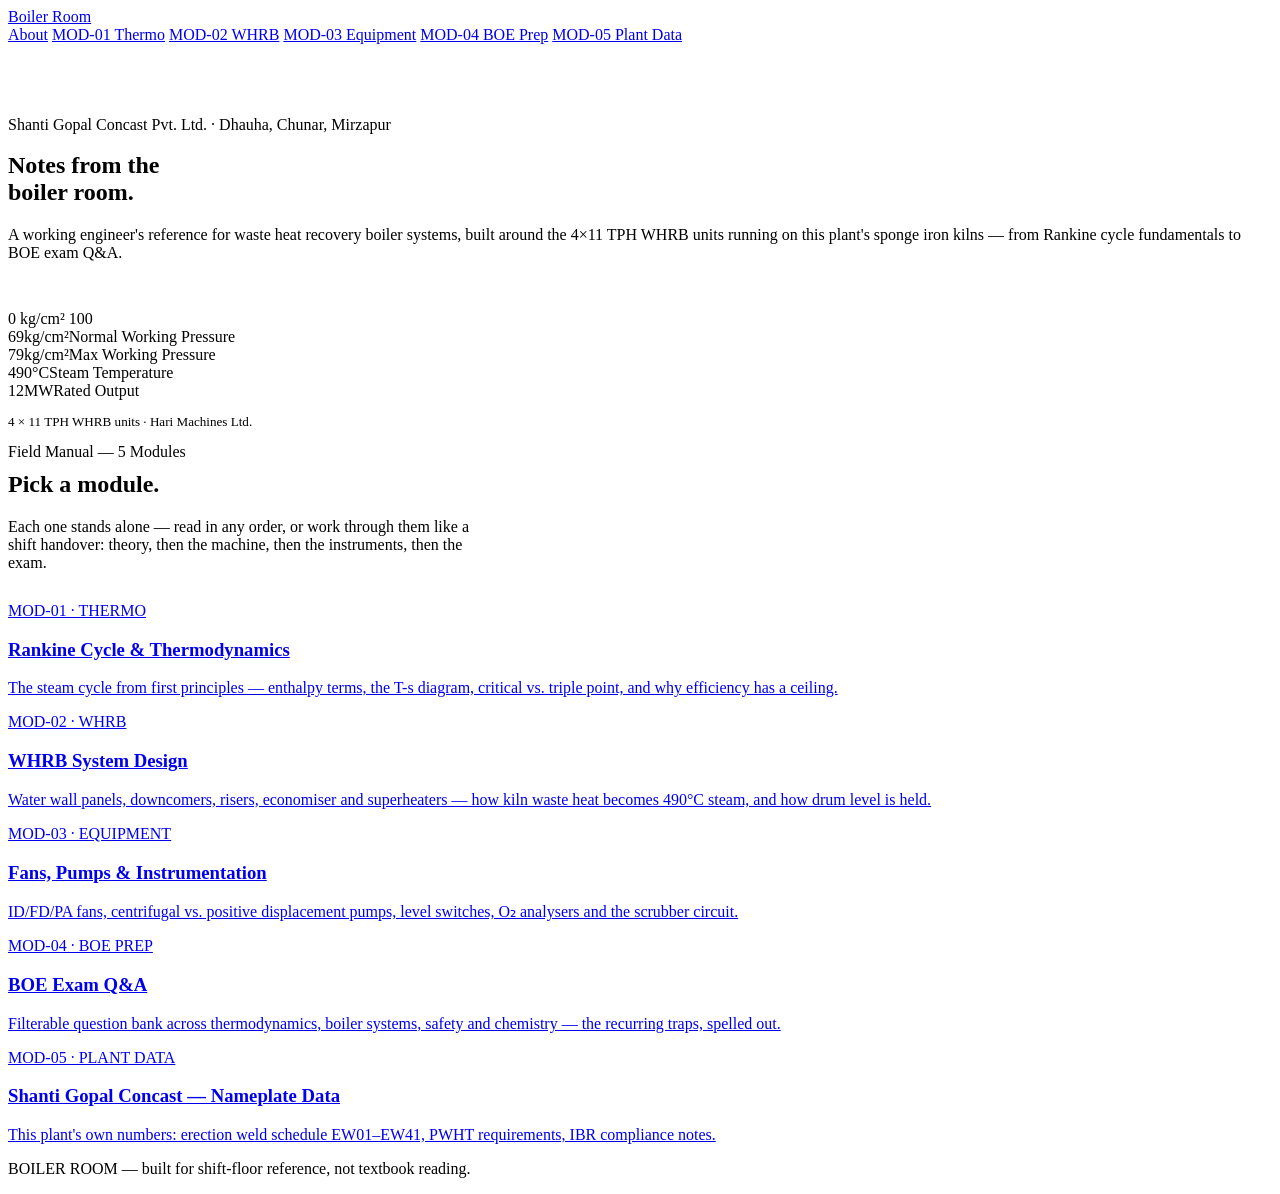
==== index.html @ d2bb4ce3 "Add files via upload" ====
<!DOCTYPE html>
<html lang="en">
<head>
<meta charset="UTF-8">
<meta name="viewport" content="width=device-width, initial-scale=1.0">
<title>Boiler Room — WHRB &amp; Power Plant Notes</title>
<meta name="description" content="A field engineer's reference on Rankine cycle thermodynamics, WHRB boiler systems, plant equipment and BOE exam preparation.">
<link rel="preconnect" href="https://fonts.googleapis.com">
<link href="https://fonts.googleapis.com/css2?family=Oswald:wght@500;600;700&family=Inter:wght@400;500;600&family=IBM+Plex+Mono:wght@400;500;600&display=swap" rel="stylesheet">
<link rel="stylesheet" href="assets/style.css">
</head>
<body>

<header class="topbar">
  <a href="index.html" class="brand"><span class="dial"></span> Boiler Room</a>
  <nav class="navlinks">
    <a href="about.html">About</a>
    <a href="mod-01-thermodynamics.html">MOD-01 Thermo</a>
    <a href="mod-02-whrb.html">MOD-02 WHRB</a>
    <a href="mod-03-equipment.html">MOD-03 Equipment</a>
    <a href="mod-04-exam-prep.html">MOD-04 BOE Prep</a>
    <a href="mod-05-plant-data.html">MOD-05 Plant Data</a>
  </nav>
</header>

<section class="section texture" style="padding-top:72px;">
  <span class="modtag">Shanti Gopal Concast Pvt. Ltd. · Dhauha, Chunar, Mirzapur</span>
  <h1 style="margin-top:18px;">Notes from the<br>boiler room.</h1>
  <p class="lede" style="margin-top:18px;">
    A working engineer's reference for waste heat recovery boiler systems, built around the
    4×11&nbsp;TPH WHRB units running on this plant's sponge iron kilns — from Rankine cycle
    fundamentals to BOE exam Q&amp;A.
  </p>

  <div class="gauge-wrap" style="margin-top:48px;">
    <div class="gauge-face"></div>
    <div class="gauge-needle" data-angle="34.2" style="transform:rotate(-140deg);"></div>
    <div class="gauge-hub"></div>
    <span class="gauge-lbl left">0</span>
    <span class="gauge-lbl top">kg/cm²</span>
    <span class="gauge-lbl right">100</span>
  </div>

  <div class="readout-grid">
    <div class="readout"><div><span class="val">69</span><span class="unit">kg/cm²</span><span class="lbl">Normal Working Pressure</span></div></div>
    <div class="readout"><div><span class="val">79</span><span class="unit">kg/cm²</span><span class="lbl">Max Working Pressure</span></div></div>
    <div class="readout"><div><span class="val">490</span><span class="unit">°C</span><span class="lbl">Steam Temperature</span></div></div>
    <div class="readout"><div><span class="val">12</span><span class="unit">MW</span><span class="lbl">Rated Output</span></div></div>
  </div>
  <p style="margin-top:14px;font-size:0.82rem;" class="mono">4 × 11 TPH WHRB units · Hari Machines Ltd.</p>
</section>

<section class="section">
  <span class="kicker">Field Manual — 5 Modules</span>
  <h2 style="margin-top:10px;">Pick a module.</h2>
  <p style="margin-top:8px;max-width:60ch;">Each one stands alone — read in any order, or work through them like a shift handover: theory, then the machine, then the instruments, then the exam.</p>

  <div class="plate-grid" style="margin-top:30px;">

    <a class="modcard" href="mod-01-thermodynamics.html">
      <span class="modcode">MOD-01 · THERMO</span>
      <h3>Rankine Cycle &amp; Thermodynamics</h3>
      <p>The steam cycle from first principles — enthalpy terms, the T-s diagram, critical vs. triple point, and why efficiency has a ceiling.</p>
    </a>

    <a class="modcard" href="mod-02-whrb.html">
      <span class="modcode">MOD-02 · WHRB</span>
      <h3>WHRB System Design</h3>
      <p>Water wall panels, downcomers, risers, economiser and superheaters — how kiln waste heat becomes 490°C steam, and how drum level is held.</p>
    </a>

    <a class="modcard" href="mod-03-equipment.html">
      <span class="modcode">MOD-03 · EQUIPMENT</span>
      <h3>Fans, Pumps &amp; Instrumentation</h3>
      <p>ID/FD/PA fans, centrifugal vs. positive displacement pumps, level switches, O₂ analysers and the scrubber circuit.</p>
    </a>

    <a class="modcard" href="mod-04-exam-prep.html">
      <span class="modcode">MOD-04 · BOE PREP</span>
      <h3>BOE Exam Q&amp;A</h3>
      <p>Filterable question bank across thermodynamics, boiler systems, safety and chemistry — the recurring traps, spelled out.</p>
    </a>

    <a class="modcard" href="mod-05-plant-data.html">
      <span class="modcode">MOD-05 · PLANT DATA</span>
      <h3>Shanti Gopal Concast — Nameplate Data</h3>
      <p>This plant's own numbers: erection weld schedule EW01–EW41, PWHT requirements, IBR compliance notes.</p>
    </a>

  </div>
</section>

<footer class="texture">
  <p>BOILER ROOM — built for shift-floor reference, not textbook reading.</p>
</footer>

<script src="assets/script.js"></script>
</body>
</html>
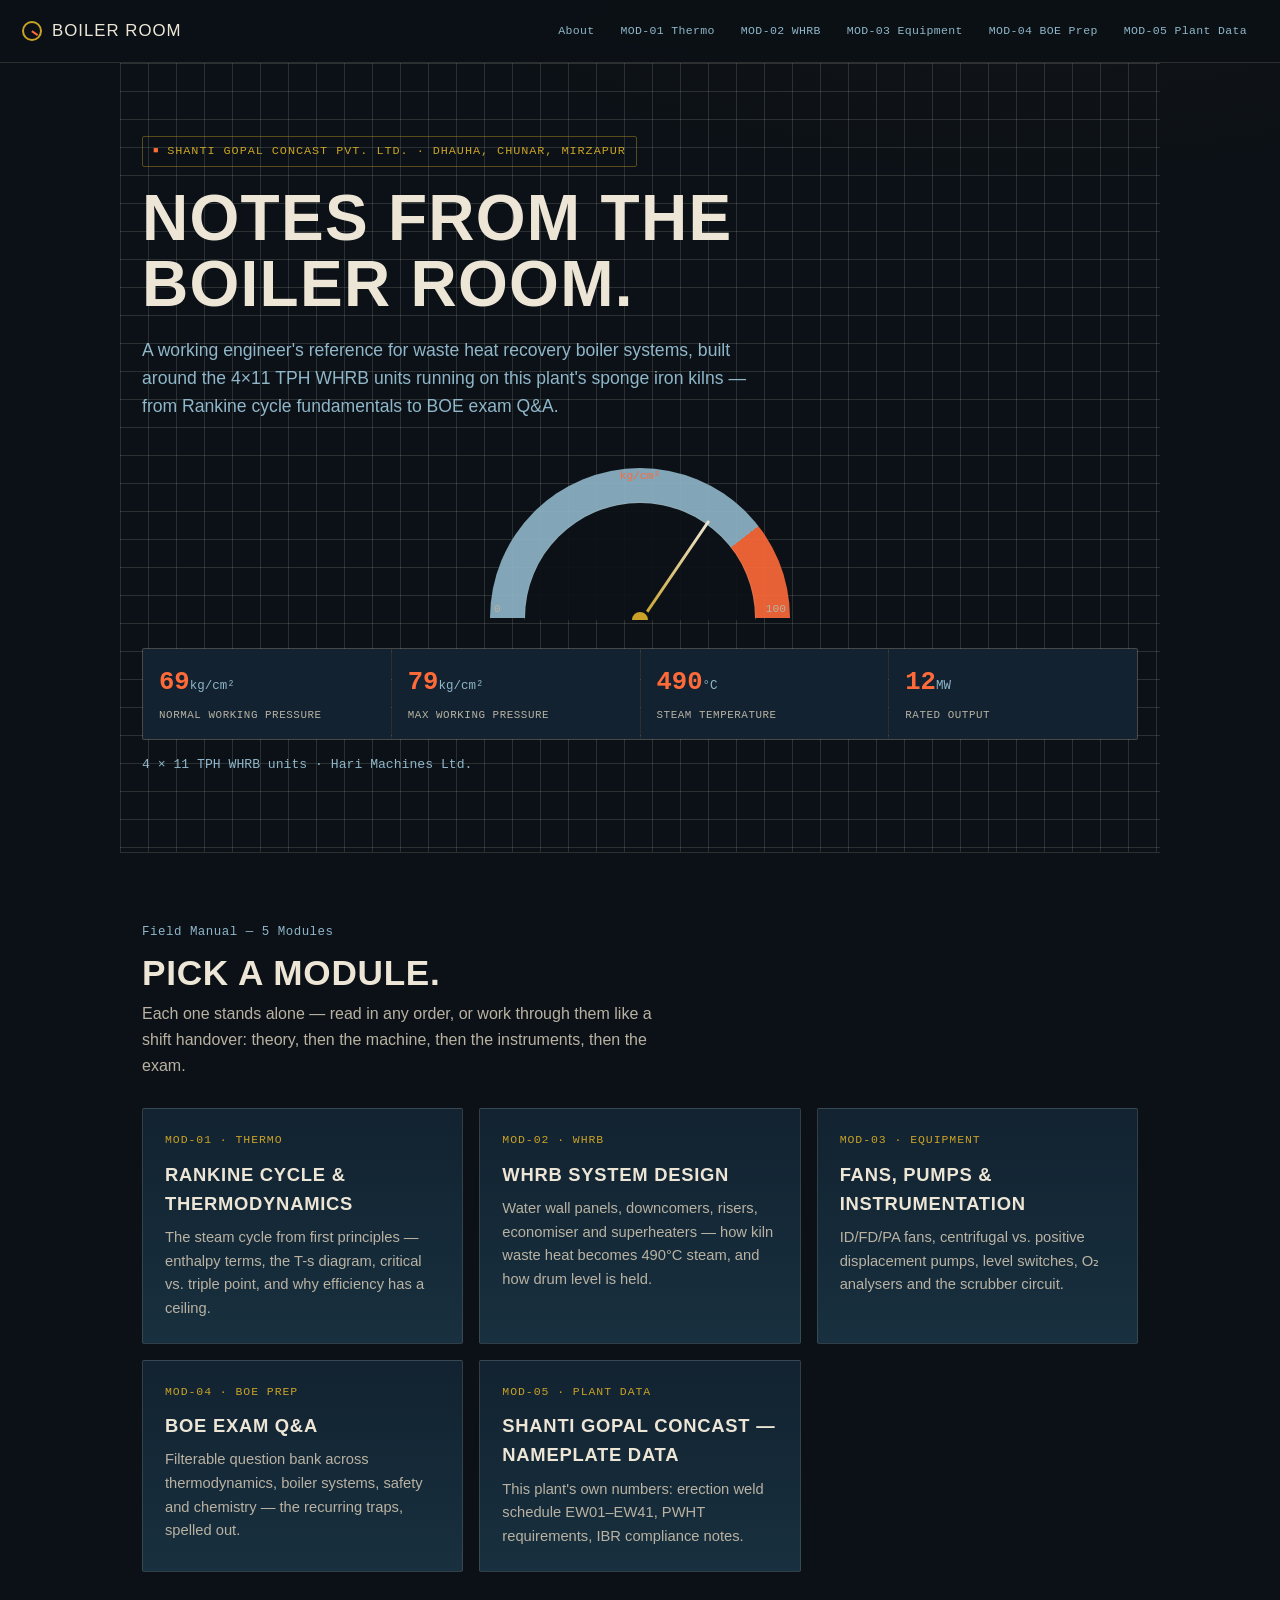
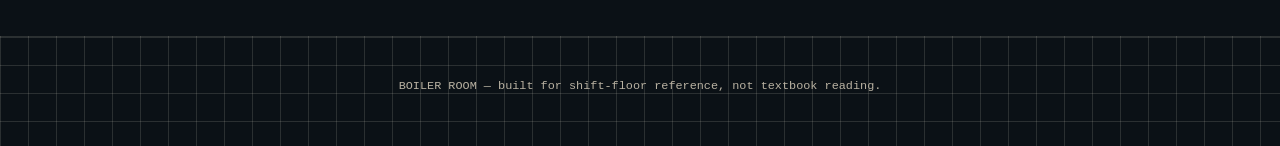
==== commit 91f0d942: "Add files via upload" ====
--- a/index.html
+++ b/index.html
@@ -7,7 +7,7 @@
 <meta name="description" content="A field engineer's reference on Rankine cycle thermodynamics, WHRB boiler systems, plant equipment and BOE exam preparation.">
 <link rel="preconnect" href="https://fonts.googleapis.com">
 <link href="https://fonts.googleapis.com/css2?family=Oswald:wght@500;600;700&family=Inter:wght@400;500;600&family=IBM+Plex+Mono:wght@400;500;600&display=swap" rel="stylesheet">
-<link rel="stylesheet" href="assets/style.css">
+<link rel="stylesheet" href="style.css">
 </head>
 <body>
 
@@ -94,6 +94,6 @@
   <p>BOILER ROOM — built for shift-floor reference, not textbook reading.</p>
 </footer>
 
-<script src="assets/script.js"></script>
+<script src="script.js"></script>
 </body>
 </html>
--- a/style.css
+++ b/style.css
@@ -0,0 +1,354 @@
+/* ============================================================
+   BOILER ROOM — design system
+   Palette: boiler-room dark + brass gauge + ember heat
+   ============================================================ */
+
+:root{
+  --ink: #0B1116;
+  --plate: #122230;
+  --plate-2: #18303f;
+  --paper: #EDE6D6;
+  --paper-dim: #B9B2A2;
+  --ember: #FF6A39;
+  --ember-dim: #B8431A;
+  --brass: #C9A227;
+  --steam: #8FB6C9;
+  --line: rgba(237,230,214,0.14);
+  --radius: 2px;
+  --display: 'Oswald', sans-serif;
+  --body: 'Inter', sans-serif;
+  --mono: 'IBM Plex Mono', monospace;
+}
+
+*{box-sizing:border-box;}
+html{scroll-behavior:smooth;}
+
+body{
+  margin:0;
+  background:
+    radial-gradient(1200px 600px at 80% -10%, rgba(255,106,57,0.06), transparent 60%),
+    var(--ink);
+  color:var(--paper);
+  font-family:var(--body);
+  line-height:1.6;
+  -webkit-font-smoothing:antialiased;
+}
+
+::selection{ background:var(--ember); color:var(--ink); }
+
+a{ color:inherit; }
+
+/* riveted/grid texture used behind hero + footer */
+.texture{
+  background-image:
+    linear-gradient(var(--line) 1px, transparent 1px),
+    linear-gradient(90deg, var(--line) 1px, transparent 1px);
+  background-size: 28px 28px;
+}
+
+/* ---------------- top bar ---------------- */
+.topbar{
+  position:sticky; top:0; z-index:50;
+  display:flex; align-items:center; justify-content:space-between;
+  padding:14px 22px;
+  background:rgba(11,17,22,0.86);
+  backdrop-filter:blur(8px);
+  border-bottom:1px solid var(--line);
+}
+.brand{
+  display:flex; align-items:center; gap:10px;
+  font-family:var(--display);
+  letter-spacing:0.06em;
+  text-decoration:none;
+  font-size:1.05rem;
+  text-transform:uppercase;
+  color:var(--paper);
+}
+.brand .dial{
+  width:20px;height:20px;border-radius:50%;
+  border:2px solid var(--brass);
+  position:relative; flex:none;
+}
+.brand .dial::after{
+  content:''; position:absolute; left:50%; top:50%;
+  width:7px; height:1.6px; background:var(--ember);
+  transform-origin:left center;
+  transform:translate(0,-50%) rotate(35deg);
+}
+.navlinks{ display:flex; gap:4px; flex-wrap:wrap; }
+.navlinks a{
+  font-family:var(--mono);
+  font-size:0.72rem;
+  letter-spacing:0.03em;
+  text-decoration:none;
+  color:var(--steam);
+  padding:7px 10px;
+  border:1px solid transparent;
+  border-radius:var(--radius);
+  white-space:nowrap;
+}
+.navlinks a:hover, .navlinks a.active{
+  color:var(--paper);
+  border-color:var(--line);
+  background:var(--plate);
+}
+
+/* ---------------- module label / eyebrow ---------------- */
+.modtag{
+  display:inline-flex; align-items:center; gap:8px;
+  font-family:var(--mono);
+  font-size:0.74rem;
+  letter-spacing:0.08em;
+  color:var(--brass);
+  border:1px solid rgba(201,162,39,0.4);
+  padding:5px 10px;
+  border-radius:var(--radius);
+  text-transform:uppercase;
+}
+.modtag::before{ content:'■'; font-size:0.55rem; color:var(--ember); }
+
+/* ---------------- typography ---------------- */
+h1,h2,h3{
+  font-family:var(--display);
+  text-transform:uppercase;
+  letter-spacing:0.02em;
+  font-weight:600;
+  margin:0;
+  color:var(--paper);
+}
+h1{ font-size:clamp(2.2rem, 6vw, 4rem); line-height:1.04; }
+h2{ font-size:clamp(1.5rem, 3.4vw, 2.2rem); line-height:1.15; }
+h3{ font-size:1.15rem; letter-spacing:0.04em; }
+p{ color:var(--paper-dim); margin:0 0 1em; }
+.lede{ font-size:1.1rem; color:var(--steam); max-width:62ch; }
+
+.section{ padding:64px 22px; max-width:1040px; margin:0 auto; }
+.section + .section{ border-top:1px solid var(--line); }
+
+/* ---------------- gauge plate cards ---------------- */
+.plate{
+  background:linear-gradient(180deg, var(--plate), var(--plate-2));
+  border:1px solid var(--line);
+  border-radius:var(--radius);
+  padding:24px;
+}
+.plate-grid{
+  display:grid; gap:16px;
+  grid-template-columns:repeat(auto-fit, minmax(240px,1fr));
+}
+
+/* module nav cards on home */
+.modcard{
+  display:block; text-decoration:none;
+  background:linear-gradient(180deg, var(--plate), var(--plate-2));
+  border:1px solid var(--line);
+  border-radius:var(--radius);
+  padding:22px;
+  position:relative;
+  transition:transform .18s ease, border-color .18s ease;
+  overflow:hidden;
+}
+.modcard:hover{ transform:translateY(-3px); border-color:rgba(255,106,57,0.5); }
+.modcard::before{
+  content:''; position:absolute; left:0; top:0; bottom:0; width:3px;
+  background:var(--ember); opacity:0; transition:opacity .18s ease;
+}
+.modcard:hover::before{ opacity:1; }
+.modcode{
+  font-family:var(--mono); font-size:0.72rem; color:var(--brass);
+  letter-spacing:0.08em; display:block; margin-bottom:10px;
+}
+.modcard h3{ color:var(--paper); margin-bottom:8px; }
+.modcard p{ font-size:0.92rem; margin:0; }
+
+/* ---------------- tables (readout style) ---------------- */
+table{ width:100%; border-collapse:collapse; font-size:0.92rem; }
+th,td{ text-align:left; padding:10px 12px; border-bottom:1px solid var(--line); }
+th{
+  font-family:var(--mono); font-size:0.72rem; letter-spacing:0.05em;
+  text-transform:uppercase; color:var(--brass);
+}
+td{ color:var(--paper-dim); }
+td.num, .mono{ font-family:var(--mono); color:var(--steam); }
+tr:last-child td{ border-bottom:none; }
+
+/* ---------------- readout stat ---------------- */
+.readout{
+  font-family:var(--mono);
+  display:flex; align-items:baseline; gap:8px;
+  border:1px solid var(--line); border-radius:var(--radius);
+  padding:14px 16px; background:rgba(0,0,0,0.18);
+}
+.readout .val{ font-size:1.6rem; color:var(--ember); font-weight:600; }
+.readout .unit{ font-size:0.78rem; color:var(--steam); }
+.readout .lbl{ display:block; font-size:0.68rem; color:var(--paper-dim); letter-spacing:0.05em; text-transform:uppercase; margin-top:3px;}
+
+/* ---------------- Q&A accordion ---------------- */
+.qa{ border:1px solid var(--line); border-radius:var(--radius); overflow:hidden; margin-bottom:10px; background:rgba(0,0,0,0.14); }
+.qa summary{
+  cursor:pointer; list-style:none; padding:16px 18px;
+  display:flex; align-items:flex-start; gap:12px;
+  font-weight:500; color:var(--paper);
+}
+.qa summary::-webkit-details-marker{ display:none; }
+.qa summary::before{
+  content:'+'; font-family:var(--mono); color:var(--ember);
+  flex:none; width:18px; font-size:1.1rem; line-height:1;
+}
+.qa[open] summary::before{ content:'–'; }
+.qa .a{ padding:0 18px 18px 48px; color:var(--paper-dim); font-size:0.94rem; }
+.qa .tag{
+  font-family:var(--mono); font-size:0.65rem; color:var(--brass);
+  border:1px solid rgba(201,162,39,0.35); padding:2px 7px; border-radius:2px;
+  margin-left:auto; flex:none; white-space:nowrap;
+}
+
+/* filter chips for exam page */
+.chips{ display:flex; gap:8px; flex-wrap:wrap; margin:20px 0 28px; }
+.chip{
+  font-family:var(--mono); font-size:0.72rem; letter-spacing:0.03em;
+  padding:7px 13px; border-radius:20px; border:1px solid var(--line);
+  background:transparent; color:var(--steam); cursor:pointer;
+}
+.chip.active{ background:var(--ember); color:var(--ink); border-color:var(--ember); font-weight:600; }
+
+/* ---------------- diagram blocks ---------------- */
+.diagram{
+  border:1px solid var(--line); border-radius:var(--radius);
+  padding:24px; background:rgba(0,0,0,0.18);
+  display:flex; justify-content:center;
+}
+
+/* ---------------- footer ---------------- */
+footer{
+  padding:40px 22px; text-align:center;
+  border-top:1px solid var(--line);
+}
+footer p{ font-family:var(--mono); font-size:0.74rem; color:var(--paper-dim); }
+
+/* ---------------- misc ---------------- */
+.kicker{ font-family:var(--mono); font-size:0.78rem; color:var(--steam); letter-spacing:0.04em; }
+.divider{ height:1px; background:var(--line); margin:40px 0; }
+.btn{
+  display:inline-block; font-family:var(--mono); font-size:0.8rem;
+  letter-spacing:0.04em; text-decoration:none; color:var(--ink);
+  background:var(--ember); padding:11px 18px; border-radius:var(--radius);
+  font-weight:600;
+}
+.btn.ghost{
+  background:transparent; color:var(--paper); border:1px solid var(--line);
+}
+
+/* ---------------- pressure gauge (hero signature) ---------------- */
+.gauge-wrap{
+  position:relative; width:300px; height:152px; max-width:86vw;
+  margin:0 auto;
+  overflow:hidden;
+}
+.gauge-face{
+  position:absolute; left:50%; top:0; width:300px; height:300px;
+  transform:translateX(-50%);
+  border-radius:50%;
+  background: conic-gradient(from -90deg at 50% 50%,
+    var(--steam) 0deg 142.2deg,
+    var(--ember) 142.2deg 180deg,
+    transparent 180deg 360deg);
+  opacity:0.9;
+}
+.gauge-face::after{
+  content:'';
+  position:absolute; left:50%; top:50%; width:230px; height:230px;
+  transform:translate(-50%,-50%);
+  border-radius:50%;
+  background:var(--ink);
+  box-shadow:0 0 0 1px var(--line);
+}
+.gauge-needle{
+  position:absolute; left:50%; bottom:0; width:3px; height:120px;
+  background:linear-gradient(var(--paper), var(--brass));
+  transform-origin:bottom center;
+  border-radius:3px 3px 0 0;
+  z-index:2;
+}
+.gauge-hub{
+  position:absolute; left:50%; bottom:-11px; width:22px; height:22px;
+  background:var(--brass); border-radius:50%;
+  transform:translateX(-50%);
+  border:3px solid var(--ink); z-index:3;
+}
+.gauge-lbl{
+  position:absolute; bottom:2px; font-family:var(--mono);
+  font-size:0.7rem; color:var(--paper-dim);
+}
+.gauge-lbl.left{ left:4px; }
+.gauge-lbl.right{ right:4px; }
+.gauge-lbl.top{ left:50%; top:0; transform:translateX(-50%); color:var(--ember); }
+
+.readout-grid{
+  display:grid; gap:1px; background:var(--line);
+  grid-template-columns:repeat(auto-fit,minmax(150px,1fr));
+  border:1px solid var(--line); border-radius:var(--radius); overflow:hidden;
+  margin-top:28px;
+}
+.readout-grid .readout{ border:none; border-radius:0; background:var(--plate); }
+
+@media (max-width: 640px){
+  .navlinks{ display:none; }
+  .section{ padding:44px 18px; }
+}
+
+/* ---------------- about page: badge photo ---------------- */
+.badge{
+  width:200px; flex:none;
+  border:2px solid var(--brass);
+  padding:8px;
+  background:var(--plate);
+  position:relative;
+}
+.badge::before{
+  content:''; position:absolute; inset:4px;
+  border:1px solid rgba(201,162,39,0.35);
+  pointer-events:none;
+}
+.badge img{
+  width:100%; height:220px; object-fit:cover; display:block;
+  filter:saturate(0.92) contrast(1.03);
+}
+.badge-label{
+  font-family:var(--mono); font-size:0.66rem; letter-spacing:0.08em;
+  color:var(--brass); text-align:center; text-transform:uppercase;
+  padding-top:8px;
+}
+.hero-flex{
+  display:flex; gap:36px; align-items:flex-start; flex-wrap:wrap;
+}
+.hero-flex .hero-text{ flex:1; min-width:260px; }
+
+/* certificate cards */
+.cert-card{
+  background:linear-gradient(180deg, var(--plate), var(--plate-2));
+  border:1px solid var(--line);
+  border-left:3px solid var(--brass);
+  border-radius:var(--radius);
+  padding:20px 22px;
+  position:relative;
+}
+.cert-card .seal{
+  font-family:var(--mono); font-size:0.66rem; color:var(--brass);
+  letter-spacing:0.08em; text-transform:uppercase;
+  display:block; margin-bottom:8px;
+}
+.cert-card h3{ font-size:1.02rem; color:var(--paper); margin-bottom:6px; }
+.cert-card .issuer{ font-family:var(--mono); font-size:0.8rem; color:var(--steam); }
+
+.timeline-item{
+  display:flex; gap:18px; padding:18px 0;
+  border-bottom:1px solid var(--line);
+}
+.timeline-item:last-child{ border-bottom:none; }
+.timeline-item .year{
+  font-family:var(--mono); font-size:0.8rem; color:var(--brass);
+  flex:none; width:90px; padding-top:2px;
+}
+.timeline-item .content h3{ font-size:1rem; margin-bottom:4px; }
+.timeline-item .content p{ margin:0; font-size:0.88rem; }
